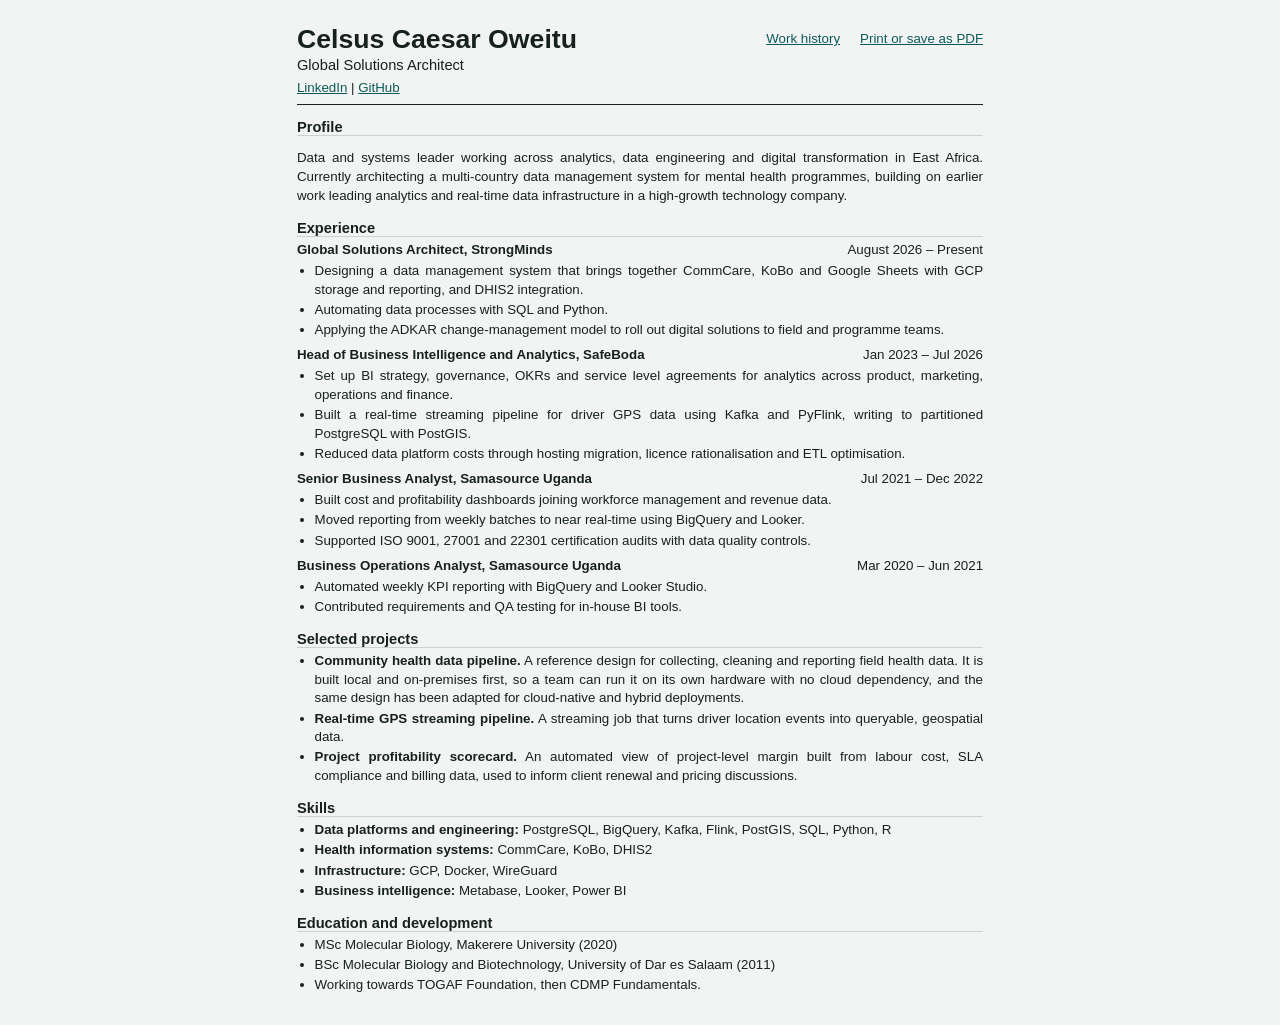
==== cv.html @ d7d7f6d2 "Added CV and JS renderer" ====
<!DOCTYPE html>
<html lang="en"><head><meta charset="utf-8">
<meta name="viewport" content="width=device-width, initial-scale=1">
<title>Celsus Caesar Oweitu | CV</title>
<link rel="stylesheet" href="style.css"></head>
<body><div class="cv">
<header><div class="bar"><h1 id="cv-name"></h1><nav class="noprint" style="border:0;padding:0"><a href="index.html">Work history</a><a href="#" onclick="window.print();return false">Print or save as PDF</a></nav></div>
<p id="cv-title"></p><p id="cv-links" style="margin:.2rem 0 0"></p></header>
<h2>Profile</h2><p id="cv-summary"></p>
<h2>Experience</h2><div id="cv-exp"></div>
<h2>Selected projects</h2><ul id="cv-proj"></ul>
<h2>Skills</h2><ul id="cv-skills"></ul>
<h2>Education and development</h2><ul id="cv-edu"></ul>
</div><script src="data.js"></script><script src="app.js"></script></body></html>
---- style.css ----
:root{--paper:#f1f4f3;--ink:#16211f;--mute:#566360;--line:#c9d3d0;--accent:#0e5a5a;--tint:#dcebe8;--font:"Public Sans",system-ui,sans-serif;--head:"Newsreader",Georgia,serif}
@media(prefers-color-scheme:dark){:root{--paper:#121a19;--ink:#e6eeec;--mute:#9db0ac;--line:#2c3b38;--accent:#6fd0c4;--tint:#1d2e2c}}
*{box-sizing:border-box}
body{margin:0;background:var(--paper);color:var(--ink);font:16px/1.6 var(--font)}
a{color:var(--accent)}
.wrap{max-width:860px;margin:0 auto;padding:2rem 1.25rem 4rem}
nav{display:flex;gap:1.25rem;padding-bottom:1rem;border-bottom:1px solid var(--line)}
header.hero{padding:2.5rem 0 1.5rem}
h1{font:600 clamp(2.2rem,6vw,3.4rem)/1.05 var(--head);margin:0 0 .4rem}
.hero .lede{font:italic 1.35rem/1.4 var(--head);max-width:34ch;margin:.5rem 0 1rem}
.hero p{max-width:62ch}
.links{display:flex;gap:1rem}
h2{font:600 1.6rem var(--head);margin:2.5rem 0 .75rem}
h3{font:600 1.15rem var(--head);margin:.1rem 0 .3rem}
.filters{position:sticky;top:0;background:var(--paper);padding:.75rem 0;border-bottom:1px solid var(--line);z-index:2}
.filters .group{display:flex;flex-wrap:wrap;gap:.4rem;margin:.35rem 0}
.chip{font:inherit;font-size:.85rem;padding:.15rem .7rem;border:1px solid var(--line);border-radius:99px;background:transparent;color:var(--ink);cursor:pointer}
.chip:hover{border-color:var(--accent)}
.chip.on{background:var(--accent);border-color:var(--accent);color:var(--paper)}
.chip:focus-visible,summary:focus-visible,a:focus-visible{outline:2px solid var(--accent);outline-offset:2px}
#status{font-size:.9rem;color:var(--mute);margin:.25rem 0 0}
#clear{font:inherit;font-size:.85rem;background:none;border:0;color:var(--accent);cursor:pointer;text-decoration:underline}
#timeline{border-left:2px solid var(--accent);margin-left:.4rem;padding-left:1.5rem}
.role,.proj{position:relative;margin-bottom:1.75rem;transition:opacity .2s}
.role::before{content:"";position:absolute;left:calc(-1.5rem - 7px);top:.45rem;width:12px;height:12px;border-radius:50%;background:var(--paper);border:2px solid var(--accent)}
.dim{opacity:.28}
.when{font-size:.88rem;color:var(--mute);margin:0}
.proj{padding:1rem 1.1rem;border:1px solid var(--line);border-radius:6px}
details{margin:.5rem 0}
summary{cursor:pointer;color:var(--accent);font-size:.92rem}
.tags{display:flex;flex-wrap:wrap;gap:.35rem;margin-top:.6rem}
.tags .chip{font-size:.78rem;background:var(--tint);border-color:transparent}
.tags .chip.on{background:var(--accent)}
li{margin:.25rem 0}
@media(prefers-reduced-motion:reduce){*{transition:none!important}}

/* CV page: A4, Arial, justified, ruled header */
.cv{font-family:Arial,Helvetica,sans-serif;font-size:10pt;line-height:1.4;text-align:justify;max-width:190mm;margin:0 auto;padding:1.5rem 1rem}
.cv header{border-bottom:1.5px solid var(--ink);padding-bottom:.4rem;margin-bottom:.6rem}
.cv h1{font:700 20pt Arial,sans-serif;margin:0}
.cv h2{font:700 11pt Arial,sans-serif;margin:.9rem 0 .25rem;border-bottom:1px solid var(--line)}
.cv #cv-title{margin:0;font-size:11pt}
.cv ul{margin:.15rem 0 .4rem;padding-left:1.1rem}
.cv li{margin:.1rem 0}
.cv .row{display:flex;justify-content:space-between}
.cv .bar{display:flex;justify-content:space-between;align-items:center}
@media print{
  @page{size:A4;margin:10mm}
  body{background:#fff;color:#000}
  .cv{padding:0;max-width:none}.noprint{display:none}
  a{color:#000;text-decoration:none}
}
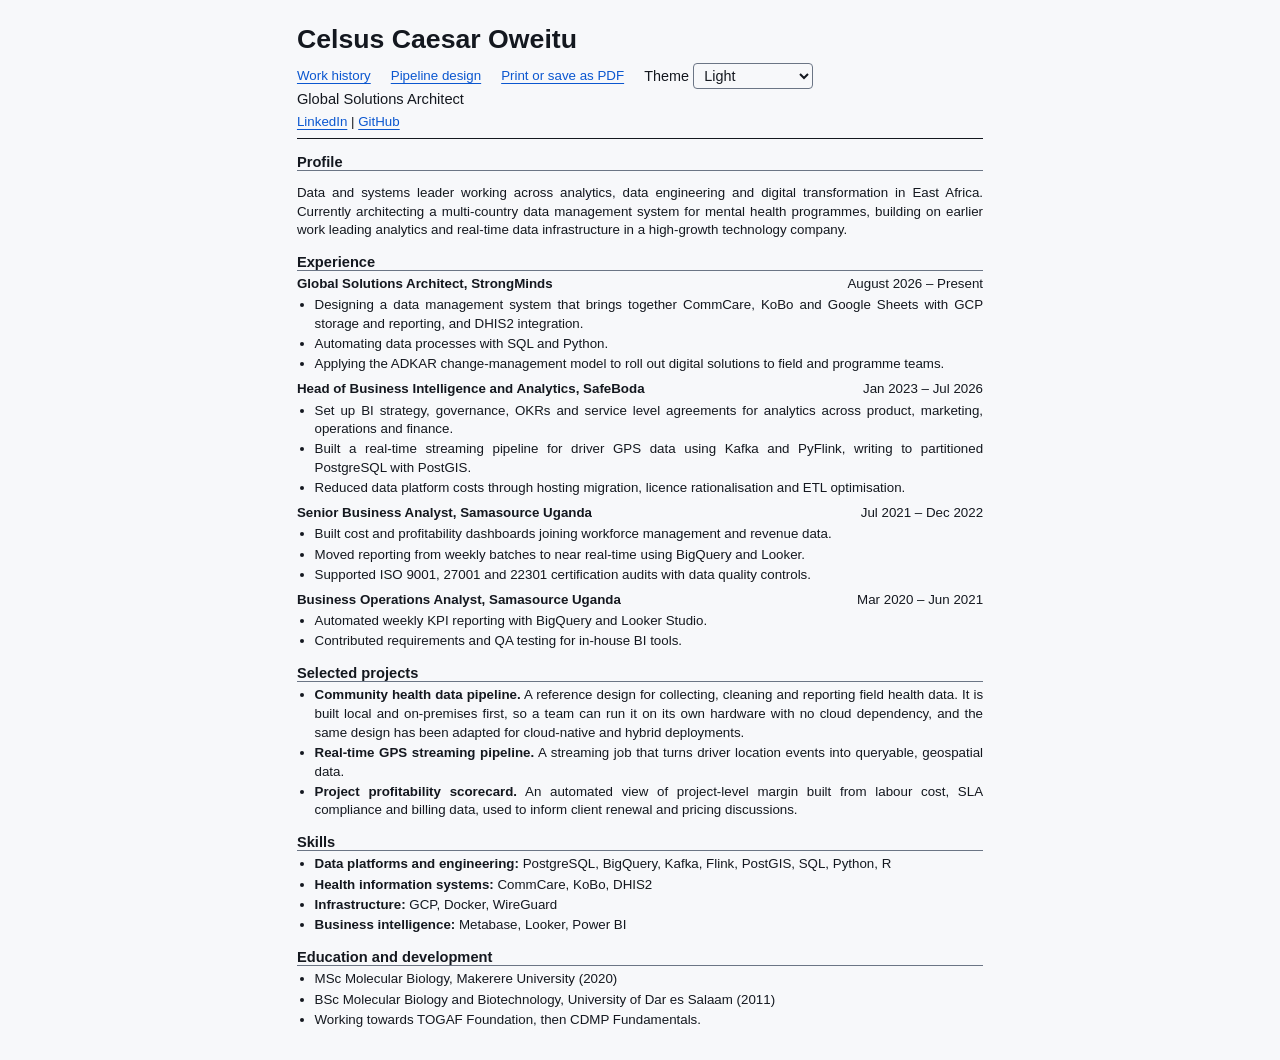
==== commit 9c3d646d: "Updating theme and adding portfolio project description" ====
--- a/cv.html
+++ b/cv.html
@@ -2,9 +2,9 @@
 <html lang="en"><head><meta charset="utf-8">
 <meta name="viewport" content="width=device-width, initial-scale=1">
 <title>Celsus Caesar Oweitu | CV</title>
-<link rel="stylesheet" href="style.css"></head>
+<link rel="stylesheet" href="style.css"><script src="theme.js"></script></head>
 <body><div class="cv">
-<header><div class="bar"><h1 id="cv-name"></h1><nav class="noprint" style="border:0;padding:0"><a href="index.html">Work history</a><a href="#" onclick="window.print();return false">Print or save as PDF</a></nav></div>
+<header><div class="bar"><h1 id="cv-name"></h1><nav class="noprint" style="border:0;padding:0"><a href="index.html">Work history</a><a href="pipeline.html">Pipeline design</a><a href="#" onclick="window.print();return false">Print or save as PDF</a></nav></div>
 <p id="cv-title"></p><p id="cv-links" style="margin:.2rem 0 0"></p></header>
 <h2>Profile</h2><p id="cv-summary"></p>
 <h2>Experience</h2><div id="cv-exp"></div>
--- a/style.css
+++ b/style.css
@@ -1,52 +1,78 @@
-:root{--paper:#f1f4f3;--ink:#16211f;--mute:#566360;--line:#c9d3d0;--accent:#0e5a5a;--tint:#dcebe8;--font:"Public Sans",system-ui,sans-serif;--head:"Newsreader",Georgia,serif}
-@media(prefers-color-scheme:dark){:root{--paper:#121a19;--ink:#e6eeec;--mute:#9db0ac;--line:#2c3b38;--accent:#6fd0c4;--tint:#1d2e2c}}
+/* Themes. Contrast ratios checked against WCAG: text 7:1 or better, links and controls 4.5:1 or better, borders 3:1 or better. */
+:root,html[data-theme="light"]{color-scheme:light;--paper:#f7f8fa;--ink:#14181f;--mute:#4a5260;--line:#c5cbd5;--edge:#6b7585;--accent:#0b57d0;--tint:#e3ecfb;--onaccent:#ffffff}
+html[data-theme="dark"]{color-scheme:dark;--paper:#16181d;--ink:#eceff4;--mute:#a9b2c0;--line:#343a46;--edge:#7d8799;--accent:#8ab4ff;--tint:#232a38;--onaccent:#0b1220}
+html[data-theme="contrast"]{color-scheme:light;--paper:#ffffff;--ink:#000000;--mute:#1a1a1a;--line:#000000;--edge:#000000;--accent:#0a0acf;--tint:#e8e8ff;--onaccent:#ffffff}
+html[data-theme="forest"]{color-scheme:dark;--paper:#121a19;--ink:#e6eeec;--mute:#9db0ac;--line:#2c3b38;--edge:#6f8a85;--accent:#6fd0c4;--tint:#1d2e2c;--onaccent:#121a19}
+:root{--font:"Atkinson Hyperlegible",system-ui,sans-serif;--head:"Newsreader",Georgia,serif}
+
 *{box-sizing:border-box}
-body{margin:0;background:var(--paper);color:var(--ink);font:16px/1.6 var(--font)}
-a{color:var(--accent)}
+body{margin:0;background:var(--paper);color:var(--ink);font:17px/1.65 var(--font)}
+a{color:var(--accent);text-decoration:underline;text-underline-offset:.2em}
+p,li{max-width:68ch}
 .wrap{max-width:860px;margin:0 auto;padding:2rem 1.25rem 4rem}
-nav{display:flex;gap:1.25rem;padding-bottom:1rem;border-bottom:1px solid var(--line)}
+nav{display:flex;flex-wrap:wrap;align-items:center;gap:.5rem 1.25rem;padding-bottom:1rem;border-bottom:1px solid var(--line)}
+.theme-pick{margin-left:auto;font-size:.9rem}
+select{font:inherit;color:var(--ink);background:var(--paper);border:1px solid var(--edge);border-radius:4px;padding:.2rem .4rem}
+.skip{position:absolute;left:-999px;top:0}
+.skip:focus{left:1rem;top:1rem;background:var(--paper);color:var(--ink);padding:.5rem .8rem;border:2px solid var(--accent);z-index:9}
 header.hero{padding:2.5rem 0 1.5rem}
 h1{font:600 clamp(2.2rem,6vw,3.4rem)/1.05 var(--head);margin:0 0 .4rem}
 .hero .lede{font:italic 1.35rem/1.4 var(--head);max-width:34ch;margin:.5rem 0 1rem}
-.hero p{max-width:62ch}
 .links{display:flex;gap:1rem}
 h2{font:600 1.6rem var(--head);margin:2.5rem 0 .75rem}
 h3{font:600 1.15rem var(--head);margin:.1rem 0 .3rem}
-.filters{position:sticky;top:0;background:var(--paper);padding:.75rem 0;border-bottom:1px solid var(--line);z-index:2}
+.filters{background:var(--paper);padding:.75rem 0;border-bottom:1px solid var(--line)}
+@media (min-width:900px) and (min-height:650px){.filters{position:sticky;top:0;z-index:2}}
 .filters .group{display:flex;flex-wrap:wrap;gap:.4rem;margin:.35rem 0}
-.chip{font:inherit;font-size:.85rem;padding:.15rem .7rem;border:1px solid var(--line);border-radius:99px;background:transparent;color:var(--ink);cursor:pointer}
-.chip:hover{border-color:var(--accent)}
-.chip.on{background:var(--accent);border-color:var(--accent);color:var(--paper)}
-.chip:focus-visible,summary:focus-visible,a:focus-visible{outline:2px solid var(--accent);outline-offset:2px}
-#status{font-size:.9rem;color:var(--mute);margin:.25rem 0 0}
-#clear{font:inherit;font-size:.85rem;background:none;border:0;color:var(--accent);cursor:pointer;text-decoration:underline}
+.chip{font:inherit;font-size:.88rem;padding:.2rem .75rem;border:1px solid var(--edge);border-radius:99px;background:transparent;color:var(--ink);cursor:pointer}
+.chip:hover{border-color:var(--accent);border-width:2px;padding:calc(.2rem - 1px) calc(.75rem - 1px)}
+.chip.on{background:var(--accent);border-color:var(--accent);color:var(--onaccent);font-weight:700}
+.chip.on::before{content:"\2713\00a0"}
+:focus-visible{outline:3px solid var(--accent);outline-offset:2px}
+#status{font-size:.92rem;color:var(--mute);margin:.25rem 0 0}
+#clear{font:inherit;font-size:.9rem;background:none;border:0;color:var(--accent);cursor:pointer;text-decoration:underline;padding:0}
 #timeline{border-left:2px solid var(--accent);margin-left:.4rem;padding-left:1.5rem}
-.role,.proj{position:relative;margin-bottom:1.75rem;transition:opacity .2s}
+.role,.proj{position:relative;margin-bottom:1.75rem}
 .role::before{content:"";position:absolute;left:calc(-1.5rem - 7px);top:.45rem;width:12px;height:12px;border-radius:50%;background:var(--paper);border:2px solid var(--accent)}
-.dim{opacity:.28}
-.when{font-size:.88rem;color:var(--mute);margin:0}
-.proj{padding:1rem 1.1rem;border:1px solid var(--line);border-radius:6px}
+.dim{opacity:.72}
+.dim .when{color:var(--ink)}
+.nomatch{font-size:.88rem;font-style:italic;color:var(--ink);margin:.2rem 0}
+.when{font-size:.92rem;color:var(--mute);margin:0}
+.proj{padding:1rem 1.1rem;border:1px solid var(--edge);border-radius:6px}
 details{margin:.5rem 0}
-summary{cursor:pointer;color:var(--accent);font-size:.92rem}
+summary{cursor:pointer;color:var(--accent);font-size:.95rem}
 .tags{display:flex;flex-wrap:wrap;gap:.35rem;margin-top:.6rem}
-.tags .chip{font-size:.78rem;background:var(--tint);border-color:transparent}
+.tags .chip{font-size:.82rem;background:var(--tint)}
 .tags .chip.on{background:var(--accent)}
 li{margin:.25rem 0}
-@media(prefers-reduced-motion:reduce){*{transition:none!important}}
+@media(prefers-reduced-motion:reduce){*{transition:none!important;scroll-behavior:auto!important}}
+
+/* Pipeline page */
+.diagram{margin:1rem 0;padding:0}
+.diagram svg{width:100%;height:auto;display:block}
+.diagram figcaption{font-size:.92rem;color:var(--mute);margin-top:.4rem}
+.scroll{overflow-x:auto}
+table{border-collapse:collapse;width:100%;font-size:.97rem}
+th,td{text-align:left;vertical-align:top;padding:.6rem .75rem;border-bottom:1px solid var(--edge)}
+th{font-weight:700;border-bottom:2px solid var(--accent)}
+td:first-child{font-weight:700;white-space:nowrap}
+ol{padding-left:1.3rem}
 
 /* CV page: A4, Arial, justified, ruled header */
 .cv{font-family:Arial,Helvetica,sans-serif;font-size:10pt;line-height:1.4;text-align:justify;max-width:190mm;margin:0 auto;padding:1.5rem 1rem}
+.cv p,.cv li{max-width:none}
 .cv header{border-bottom:1.5px solid var(--ink);padding-bottom:.4rem;margin-bottom:.6rem}
 .cv h1{font:700 20pt Arial,sans-serif;margin:0}
-.cv h2{font:700 11pt Arial,sans-serif;margin:.9rem 0 .25rem;border-bottom:1px solid var(--line)}
+.cv h2{font:700 11pt Arial,sans-serif;margin:.9rem 0 .25rem;border-bottom:1px solid var(--edge)}
 .cv #cv-title{margin:0;font-size:11pt}
 .cv ul{margin:.15rem 0 .4rem;padding-left:1.1rem}
 .cv li{margin:.1rem 0}
 .cv .row{display:flex;justify-content:space-between}
-.cv .bar{display:flex;justify-content:space-between;align-items:center}
+.cv .bar{display:flex;justify-content:space-between;align-items:center;flex-wrap:wrap;gap:.5rem}
+.cv nav{border:0;padding:0}
 @media print{
   @page{size:A4;margin:10mm}
-  body{background:#fff;color:#000}
-  .cv{padding:0;max-width:none}.noprint{display:none}
+  html[data-theme] body{background:#fff;color:#000}
+  .cv{padding:0;max-width:none;color:#000}.cv header{border-color:#000}.cv h2{border-color:#999}.noprint{display:none}
   a{color:#000;text-decoration:none}
 }
